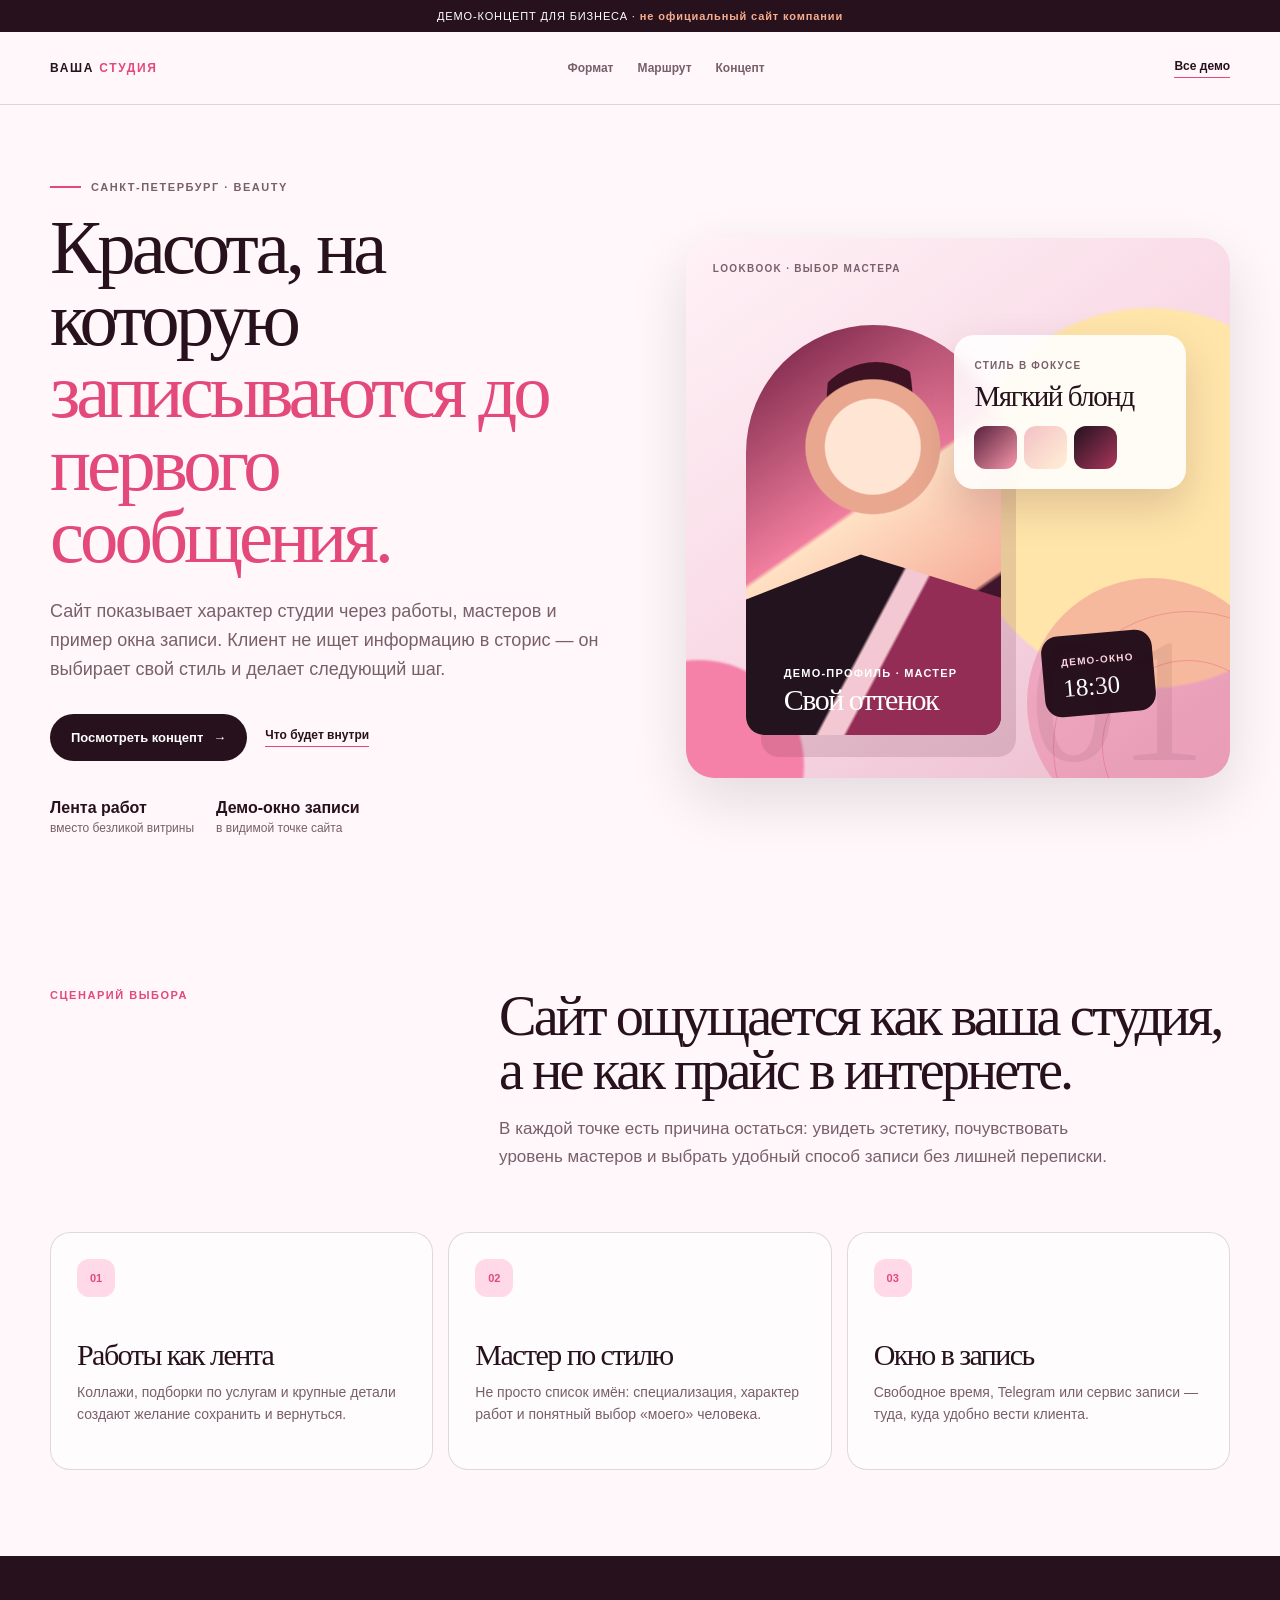
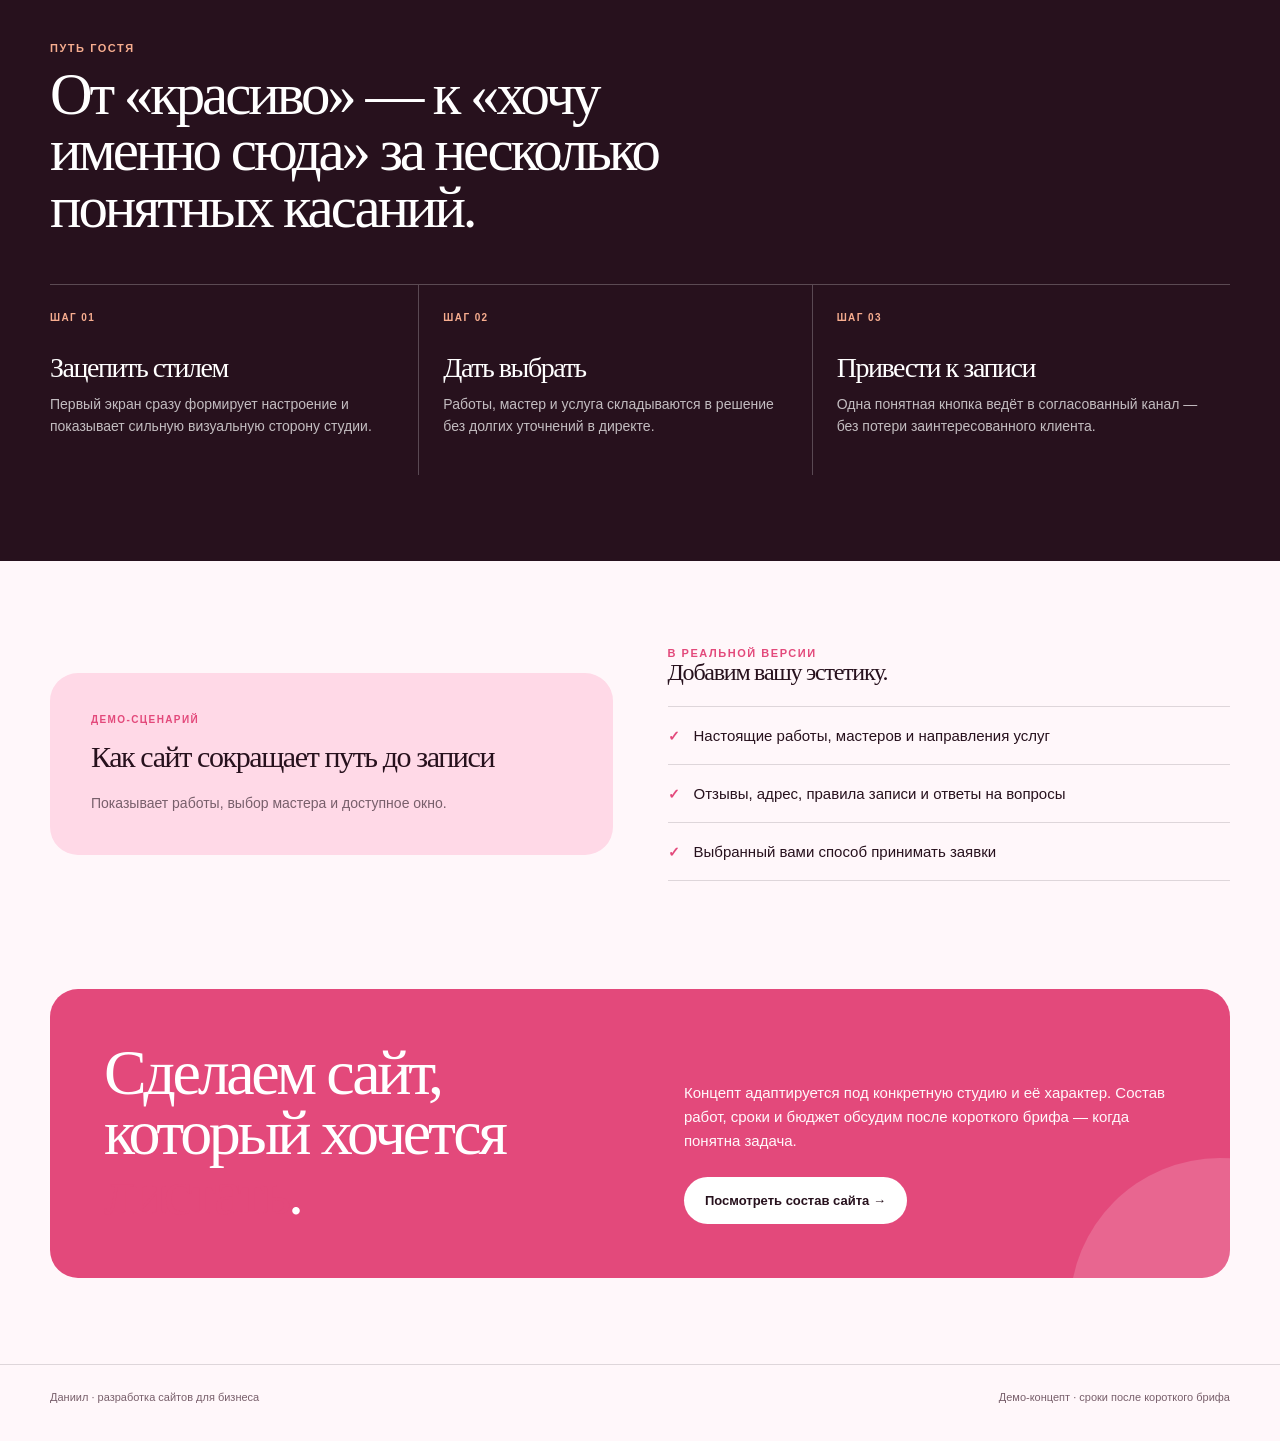
==== beauty/index.html @ 61763b4f "Publish Daniil site showcase" ====
<!doctype html>
<html lang="ru">
<head>
  <meta charset="utf-8">
  <meta name="viewport" content="width=device-width,initial-scale=1">
  <meta name="description" content="Демо-концепт сайта для салона красоты">
  <title>Демо · салон красоты</title>
  <link rel="stylesheet" href="../template.css">
</head>
<body class="beauty" data-motion-scope="beauty">
  <div class="demo-note">ДЕМО-КОНЦЕПТ ДЛЯ БИЗНЕСА · <b>не официальный сайт компании</b></div>
  <header class="site-header">
    <div class="wrap">
      <div class="brand">ВАША <span>СТУДИЯ</span></div>
      <nav><a href="#services">Формат</a><a href="#route">Маршрут</a><a href="#brief">Концепт</a></nav>
      <a class="text-link" href="../">Все демо</a>
    </div>
  </header>
  <main>
    <div class="wrap">
      <section class="hero">
        <div data-reveal>
          <p class="eyebrow">САНКТ-ПЕТЕРБУРГ · BEAUTY</p>
          <h1>Красота, на которую<br><em>записываются до первого сообщения.</em></h1>
          <p class="lead">Сайт показывает характер студии через работы, мастеров и пример окна записи. Клиент не ищет информацию в сторис — он выбирает свой стиль и делает следующий шаг.</p>
          <div class="actions"><a class="button" href="#brief">Посмотреть концепт <span>→</span></a><a class="text-link" href="#services">Что будет внутри</a></div>
          <div class="micro-proof"><span><b>Лента работ</b>вместо безликой витрины</span><span><b>Демо-окно записи</b>в видимой точке сайта</span></div>
        </div>
        <div class="hero-stage beauty-stage" aria-label="Редакционный концепт сайта студии красоты" data-reveal>
          <span class="scene-label">LOOKBOOK · ВЫБОР МАСТЕРА</span>
          <div class="pulse-signal pulse-signal--beauty" aria-hidden="true"><i></i></div>
          <div class="beauty-portrait"></div>
          <div class="beauty-caption">ДЕМО-ПРОФИЛЬ · МАСТЕР<b>Свой оттенок</b></div>
          <div class="lookbook-card"><span>СТИЛЬ В ФОКУСЕ</span><b>Мягкий блонд</b><div class="lookbook-swatches"><i></i><i></i><i></i></div></div>
          <div class="slot-card"><span>ДЕМО-ОКНО</span><b>18:30</b></div>
          <div class="scene-number">01</div>
        </div>
      </section>
    </div>
    <section id="services">
      <div class="wrap">
        <div class="section-head" data-reveal>
          <div class="section-label">СЦЕНАРИЙ ВЫБОРА</div>
          <div><h2>Сайт ощущается как ваша студия, а не как прайс в интернете.</h2><p class="section-copy">В каждой точке есть причина остаться: увидеть эстетику, почувствовать уровень мастеров и выбрать удобный способ записи без лишней переписки.</p></div>
        </div>
        <div class="feature-grid" data-reveal>
          <article class="feature"><div class="feature-mark">01</div><h3>Работы как лента</h3><p>Коллажи, подборки по услугам и крупные детали создают желание сохранить и вернуться.</p></article>
          <article class="feature"><div class="feature-mark">02</div><h3>Мастер по стилю</h3><p>Не просто список имён: специализация, характер работ и понятный выбор «моего» человека.</p></article>
          <article class="feature"><div class="feature-mark">03</div><h3>Окно в запись</h3><p>Свободное время, Telegram или сервис записи — туда, куда удобно вести клиента.</p></article>
        </div>
      </div>
    </section>
    <section id="route" class="dark-section">
      <div class="wrap" data-reveal>
        <div class="section-label">ПУТЬ ГОСТЯ</div>
        <h2>От «красиво» — к «хочу именно сюда» за несколько понятных касаний.</h2>
        <div class="process">
          <article><span>ШАГ 01</span><h3>Зацепить стилем</h3><p>Первый экран сразу формирует настроение и показывает сильную визуальную сторону студии.</p></article>
          <article><span>ШАГ 02</span><h3>Дать выбрать</h3><p>Работы, мастер и услуга складываются в решение без долгих уточнений в директе.</p></article>
          <article><span>ШАГ 03</span><h3>Привести к записи</h3><p>Одна понятная кнопка ведёт в согласованный канал — без потери заинтересованного клиента.</p></article>
        </div>
      </div>
    </section>
    <section>
      <div class="wrap pair" data-reveal>
        <div class="scenario-card"><small>ДЕМО-СЦЕНАРИЙ</small><h3>Как сайт сокращает путь до записи</h3><p>Показывает работы, выбор мастера и доступное окно.</p></div>
        <div><div class="section-label">В РЕАЛЬНОЙ ВЕРСИИ</div><h2>Добавим вашу эстетику.</h2><div class="checklist"><div><b>✓</b><span>Настоящие работы, мастеров и направления услуг</span></div><div><b>✓</b><span>Отзывы, адрес, правила записи и ответы на вопросы</span></div><div><b>✓</b><span>Выбранный вами способ принимать заявки</span></div></div></div>
      </div>
    </section>
    <section id="brief" class="cta">
      <div class="wrap"><div class="cta-box" data-reveal><h2>Сделаем сайт,<br>который хочется <em>листать</em>.</h2><div><p>Концепт адаптируется под конкретную студию и её характер. Состав работ, сроки и бюджет обсудим после короткого брифа — когда понятна задача.</p><div class="actions"><a class="button button-light" href="#brief">Посмотреть состав сайта →</a></div></div></div></div>
    </section>
  </main>
  <footer class="site-footer"><div class="wrap"><span>Даниил · разработка сайтов для бизнеса</span><span>Демо-концепт · сроки после короткого брифа</span></div></footer>
  <script defer src="../motion.js"></script>
</body>
</html>
---- template.css ----
:root{
  --ink:#151417;
  --muted:#69656d;
  --paper:#f5f3ef;
  --surface:#fffdfa;
  --panel:#e7e1da;
  --line:rgba(21,20,23,.14);
  --accent:#e05176;
  --accent-soft:#ffd3df;
  --accent-2:#f4bd62;
  --motion-ease:cubic-bezier(.22,1,.36,1);
  --motion-fast:240ms;
  --motion-enter:720ms;
  --radius:28px;
  --shadow:0 22px 60px rgba(28,18,24,.12);
}
*{box-sizing:border-box}
html{scroll-behavior:smooth}
body{margin:0;background:var(--paper);color:var(--ink);font-family:Arial,Helvetica,sans-serif}
body.beauty{--ink:#27111d;--muted:#785f6b;--paper:#fff7fa;--surface:#fffdfd;--panel:#f7d9e5;--accent:#e3497b;--accent-soft:#ffd9e7;--accent-2:#f7ad8f}
body.dental{--ink:#163738;--muted:#5d7575;--paper:#f4fbf9;--surface:#fdfffe;--panel:#dceeea;--accent:#198275;--accent-soft:#c7eee3;--accent-2:#f2cb72}
body.repair{--ink:#2a241f;--muted:#71675e;--paper:#faf7f1;--surface:#fffefa;--panel:#eee4d8;--accent:#c45736;--accent-soft:#f5d7ca;--accent-2:#d7b375}
body.education{--ink:#102f40;--muted:#58737f;--paper:#f1fbfb;--surface:#feffff;--panel:#d7eff0;--accent:#107a8c;--accent-soft:#c9ecea;--accent-2:#e8bb52}
html.js [data-reveal]{opacity:0;transform:translateY(20px);transition:opacity var(--motion-enter) var(--motion-ease),transform var(--motion-enter) var(--motion-ease)}
html.js [data-reveal].is-revealed,html.motion-reduced [data-reveal]{opacity:1;transform:none}
a{color:inherit}
a:focus-visible,.button:focus-visible{outline:3px solid var(--accent-2);outline-offset:4px}
.wrap{width:min(1180px,calc(100% - 40px));margin:auto}
.demo-note{padding:10px 16px;background:var(--ink);color:#fff;text-align:center;font-size:11px;letter-spacing:.08em}
.demo-note b{color:var(--accent-2)}
.site-header{position:sticky;top:0;z-index:20;border-bottom:1px solid var(--line);background:color-mix(in srgb,var(--paper) 92%,transparent);backdrop-filter:blur(15px)}
.site-header .wrap{height:72px;display:flex;align-items:center;justify-content:space-between;gap:22px}
.brand{font-size:12px;font-weight:900;letter-spacing:.14em}
.brand span{color:var(--accent)}
.site-header nav{display:flex;gap:24px}
.site-header nav a,.text-link{font-size:12px;font-weight:800;text-decoration:none}
.site-header nav a{color:var(--muted)}
.text-link{border-bottom:1px solid var(--accent);padding-bottom:4px}
.hero{display:grid;grid-template-columns:1.03fr .97fr;gap:58px;align-items:center;padding:76px 0 68px}
.eyebrow{display:flex;align-items:center;gap:10px;margin:0 0 19px;color:var(--muted);font-size:11px;letter-spacing:.14em;font-weight:900}
.eyebrow:before{content:"";width:31px;height:2px;background:var(--accent)}
h1,h2,h3,p{margin-top:0}
h1,h2,h3{font-family:Georgia,"Times New Roman",serif;font-weight:400;letter-spacing:-.052em}
h1{max-width:670px;font-size:clamp(48px,6vw,78px);line-height:.94;margin-bottom:24px}
h1 em,h2 em{font-style:normal;color:var(--accent)}
.lead{max-width:570px;margin-bottom:30px;font-size:18px;line-height:1.62;color:var(--muted)}
.actions{display:flex;align-items:center;gap:18px;flex-wrap:wrap}
.button{display:inline-flex;align-items:center;justify-content:center;gap:10px;padding:16px 21px;border:0;border-radius:999px;background:var(--ink);color:#fff;font-size:13px;font-weight:900;text-decoration:none;cursor:pointer;transition:transform .22s ease,box-shadow .22s ease,background .22s ease}
.button:hover{transform:translateY(-3px);box-shadow:0 14px 30px color-mix(in srgb,var(--accent) 35%,transparent);background:var(--accent)}
.button-light{background:#fff;color:var(--ink)}
.micro-proof{display:flex;gap:22px;flex-wrap:wrap;margin-top:38px;color:var(--muted);font-size:12px}
.micro-proof span{display:grid;gap:4px}
.micro-proof b{font-size:16px;color:var(--ink)}
.hero-stage{position:relative;min-height:540px;overflow:hidden;border-radius:var(--radius);background:var(--panel);box-shadow:var(--shadow);isolation:isolate}
.hero-stage:before,.hero-stage:after{content:"";position:absolute;pointer-events:none;border-radius:999px;filter:blur(1px);z-index:-1}
.hero-stage:before{width:380px;height:380px;right:-140px;top:-130px;background:var(--accent-soft)}
.hero-stage:after{width:210px;height:210px;left:-75px;bottom:-75px;background:var(--accent-2)}
.pulse-signal{position:absolute;inset:0;pointer-events:none;overflow:hidden;z-index:0}
.pulse-signal:before,.pulse-signal:after{content:"";position:absolute;border:1px solid color-mix(in srgb,var(--accent) 35%,transparent);border-radius:50%}
.pulse-signal:before{width:270px;height:270px;right:-95px;bottom:-105px;animation:pulse-orbit 16s linear infinite}
.pulse-signal:after{width:170px;height:170px;right:-44px;bottom:-54px;animation:pulse-breathe 4.8s var(--motion-ease) infinite}
@keyframes pulse-orbit{to{transform:rotate(360deg)}}
@keyframes pulse-breathe{0%,100%{opacity:.45;transform:scale(.9)}50%{opacity:1;transform:scale(1.08)}}

.pulse-signal--dental i{position:absolute;right:33%;bottom:19%;width:12px;height:12px;border-radius:50%;background:var(--accent);box-shadow:0 0 0 9px color-mix(in srgb,var(--accent) 16%,transparent);animation:pulse-orbit 9s linear infinite}
.pulse-signal--repair i{position:absolute;right:6%;bottom:17%;width:220px;height:120px;border-left:1px solid var(--accent);border-bottom:1px solid var(--accent);animation:blueprint-draw 3.8s var(--motion-ease) infinite}
.pulse-signal--beauty i{position:absolute;right:-47px;bottom:-50px;width:250px;height:250px;border-radius:50%;background:var(--accent);opacity:.28;animation:pulse-breathe 4.6s var(--motion-ease) infinite}
.pulse-signal--education i{position:absolute;right:9%;bottom:16%;width:142px;height:72px;border-radius:15px;background:var(--accent-soft);box-shadow:0 -34px 0 color-mix(in srgb,var(--accent-soft) 85%,white),0 -68px 0 color-mix(in srgb,var(--accent-soft) 60%,white);animation:module-lift 4.8s var(--motion-ease) infinite}
@keyframes blueprint-draw{0%,100%{clip-path:inset(0 100% 100% 0)}55%,80%{clip-path:inset(0)}}
@keyframes module-lift{0%,100%{transform:translateY(0)}50%{transform:translateY(-13px)}}
.scene-label{position:absolute;top:25px;left:27px;font-size:10px;font-weight:900;letter-spacing:.13em;color:var(--muted)}
.scene-number{position:absolute;right:24px;bottom:13px;font:clamp(104px,14vw,176px)/.72 Georgia,serif;color:color-mix(in srgb,var(--ink) 7%,transparent);user-select:none}
.scene-label,.scene-number,.beauty-portrait,.beauty-caption,.lookbook-card,.slot-card,.clinic-window,.doctor-card,.care-badge,.blueprint-grid,.project-sheet,.plan-note,.measure-chip,.lesson-board,.start-card,.quiz-badge{z-index:1}

/* Beauty: editorial portfolio + open slot */
.beauty-stage{background:linear-gradient(145deg,#fff2f7 0%,#f7d5e2 58%,#eabbcc 100%)}
.beauty-stage:before{background:#ffe5aa;right:-110px;top:70px}
.beauty-stage:after{background:#f581a8;left:-92px;bottom:-92px}
.beauty-portrait{position:absolute;left:11%;bottom:8%;width:47%;height:76%;overflow:hidden;border-radius:154px 154px 22px 22px;background:linear-gradient(145deg,#7a2648 5%,#f17e9e 44%,#ffe1c4 45%,#f6af9b 72%,#40142a 73%);box-shadow:15px 22px 0 rgba(84,24,49,.14);animation:float-up 6s ease-in-out infinite}
.beauty-portrait:before{content:"";position:absolute;left:20%;top:9%;width:62%;height:48%;border-radius:50% 50% 43% 43%;background:radial-gradient(circle at 48% 43%,#ffe6d4 0 34%,#e8a78e 35% 48%,transparent 49%),radial-gradient(ellipse at 46% 19%,#3d1222 0 35%,transparent 36%)}
.beauty-portrait:after{content:"";position:absolute;left:0;right:0;bottom:0;height:44%;background:linear-gradient(118deg,#23131e 0 47%,#f4c8d2 48% 55%,#932d55 56%);clip-path:polygon(0 25%,45% 0,100% 24%,100% 100%,0 100%)}
.beauty-caption{position:absolute;left:18%;bottom:12%;z-index:2;color:#fff;font-size:11px;letter-spacing:.11em;font-weight:900}
.beauty-caption b{display:block;margin-top:7px;font:30px/.9 Georgia,serif;letter-spacing:-.05em}
.lookbook-card{position:absolute;right:8%;top:18%;width:232px;padding:20px;border-radius:20px;background:rgba(255,255,255,.88);box-shadow:0 18px 42px rgba(71,20,43,.17);backdrop-filter:blur(8px);animation:float-down 7s ease-in-out infinite}
.lookbook-card span,.slot-card span{font-size:10px;letter-spacing:.12em;font-weight:900;color:var(--muted)}
.lookbook-card b{display:block;margin:10px 0 15px;font:29px/.95 Georgia,serif;letter-spacing:-.05em}
.lookbook-swatches{display:flex;gap:7px}
.lookbook-swatches i{display:block;width:43px;height:43px;border-radius:12px;background:linear-gradient(135deg,#58213c,#f697ab)}
.lookbook-swatches i:nth-child(2){background:linear-gradient(135deg,#f4c0c5,#fff0d6)}
.lookbook-swatches i:nth-child(3){background:linear-gradient(135deg,#22121f,#aa365a)}
.slot-card{position:absolute;right:14%;bottom:12%;padding:16px 19px;border-radius:17px;background:var(--ink);color:#fff;transform:rotate(-5deg)}
.slot-card span{color:#ffd6e2}
.slot-card b{display:block;margin-top:8px;font:25px/.9 Georgia,serif}

/* Dental: a calm first-visit route */
.dental-stage{background:linear-gradient(145deg,#f8fffc,#d7eee8 64%,#a7d7cf)}
.dental-stage:before{background:#b9f0df;right:-120px;top:-110px}
.dental-stage:after{background:#f3ce78;left:-95px;bottom:-95px}
.clinic-window{position:absolute;left:8%;top:15%;width:57%;height:69%;padding:27px;border:1px solid rgba(22,55,56,.13);border-radius:24px;background:rgba(255,255,255,.82);box-shadow:15px 21px 0 rgba(25,101,93,.12);backdrop-filter:blur(10px)}
.clinic-window:before{content:"";display:block;width:86px;height:8px;border-radius:99px;background:#d9ece6}
.clinic-window h3{margin:33px 0 19px;font-size:41px;line-height:.93}
.visit-steps{display:grid;gap:10px}
.visit-step{display:flex;align-items:center;gap:12px;padding:11px 0;border-top:1px solid rgba(22,55,56,.12);font-size:12px;color:var(--muted)}
.visit-step i{display:grid;place-items:center;flex:none;width:24px;height:24px;border-radius:50%;background:var(--accent-soft);color:var(--accent);font-style:normal;font-size:11px;font-weight:900}
.doctor-card{position:absolute;right:7%;top:13%;width:206px;padding:18px;border-radius:20px;background:var(--ink);color:#fff;box-shadow:0 18px 40px rgba(13,69,61,.18);animation:float-down 6s ease-in-out infinite}
.doctor-card small{color:#c5e9df;font-size:10px;letter-spacing:.1em;font-weight:900}
.doctor-card b{display:block;margin:9px 0 6px;font:26px/.95 Georgia,serif}
.doctor-card p{margin:0;color:#d0e4df;font-size:12px;line-height:1.4}
.care-badge{position:absolute;right:13%;bottom:14%;width:145px;padding:15px;border-radius:50%;aspect-ratio:1;background:#fff;color:var(--ink);display:grid;place-content:center;text-align:center;box-shadow:0 14px 32px rgba(22,55,56,.14);font-size:11px;line-height:1.25;font-weight:900;transform:rotate(11deg)}
.care-badge b{display:block;margin-top:3px;color:var(--accent);font:30px/.8 Georgia,serif}

/* Repair: architectural dashboard and material grid */
.repair-stage{background:linear-gradient(138deg,#f7f1e7,#e4d2bc 63%,#cdb49a)}
.repair-stage:before{background:#dfb18e;right:-130px;top:-125px}
.repair-stage:after{background:#b87251;left:-95px;bottom:-90px}
.blueprint-grid{position:absolute;inset:0;opacity:.45;background-image:linear-gradient(rgba(65,48,38,.13) 1px,transparent 1px),linear-gradient(90deg,rgba(65,48,38,.13) 1px,transparent 1px);background-size:32px 32px;mask-image:linear-gradient(to bottom,transparent,black 20%,black 80%,transparent)}
.project-sheet{position:absolute;left:9%;top:17%;width:58%;height:68%;padding:25px;border-radius:8px;background:#fffdf9;box-shadow:17px 23px 0 rgba(62,44,31,.14);transform:rotate(-2.5deg)}
.project-sheet:before{content:"";display:block;width:35px;height:35px;border:1px solid #d7cbc0;border-radius:50%;background:conic-gradient(#c45736 0 25%,#f3e4d4 25% 100%)}
.project-sheet>small{display:block;margin-top:15px;color:var(--accent);font-size:9px;letter-spacing:.11em;font-weight:900}
.project-sheet h3{margin:8px 0 20px;font-size:40px;line-height:.91}
.project-metrics{display:grid;grid-template-columns:repeat(3,1fr);gap:8px}
.project-metrics div{padding:11px 9px;background:#f4ede5;border-radius:8px}
.project-metrics span{display:block;font-size:9px;letter-spacing:.11em;font-weight:900;color:var(--muted)}
.project-metrics b{display:block;margin-top:8px;font:20px/.9 Georgia,serif}
.material-strip{display:flex;gap:8px;margin-top:17px}
.material-strip i{flex:1;height:42px;border-radius:5px;background:linear-gradient(135deg,#c7a788,#eddfce)}
.material-strip i:nth-child(2){background:repeating-linear-gradient(45deg,#2e2925 0 6px,#574a40 6px 8px)}
.material-strip i:nth-child(3){background:linear-gradient(135deg,#a36244,#efb78d)}
.plan-note{position:absolute;right:7%;top:16%;width:205px;padding:19px;border-radius:18px;background:var(--ink);color:#fff;animation:float-up 6.5s ease-in-out infinite}
.plan-note span{font-size:10px;letter-spacing:.1em;font-weight:900;color:#f5c890}
.plan-note b{display:block;margin:9px 0;font:26px/.93 Georgia,serif}
.plan-note p{margin:0;color:#d9d1c7;font-size:12px;line-height:1.4}
.measure-chip{position:absolute;right:12%;bottom:14%;padding:14px 16px;border-radius:16px;background:#fff;color:var(--ink);box-shadow:0 13px 30px rgba(62,44,31,.15);font-size:11px;font-weight:900}
.measure-chip b{color:var(--accent)}

/* Education: modular learning map */
.education-stage{background:linear-gradient(145deg,#edffff,#c9e7e6 60%,#a8d5d5)}
.education-stage:before{background:#e5bc5b;right:-115px;top:-115px}
.education-stage:after{background:#5fc2c5;left:-92px;bottom:-92px}
.lesson-board{position:absolute;left:9%;top:15%;width:59%;height:69%;padding:23px;border-radius:24px;background:#fff;box-shadow:16px 22px 0 rgba(16,75,82,.12)}
.lesson-board:before{content:"";display:block;width:34px;height:8px;border-radius:8px;background:#d8eded}
.lesson-board h3{margin:30px 0 15px;font-size:39px;line-height:.92}
.goal-tabs{display:flex;gap:7px;flex-wrap:wrap}
.goal-tabs span{padding:8px 10px;border-radius:99px;background:#e8f3f3;color:var(--muted);font-size:10px;font-weight:900}
.goal-tabs span:first-child{background:var(--accent);color:#fff}
.learning-path{display:grid;grid-template-columns:1fr 1fr;gap:10px;margin-top:18px}
.path-card{padding:12px;border-radius:12px;background:#eff8f7}
.path-card b{display:block;margin-bottom:5px;font:20px/.9 Georgia,serif}
.path-card small{font-size:10px;color:var(--muted)}
.path-card.accent{background:var(--accent);color:#fff}
.path-card.accent small{color:#d5fbfa}
.start-card{position:absolute;right:7%;top:15%;width:204px;padding:19px;border-radius:20px;background:var(--ink);color:#fff;animation:float-down 7.5s ease-in-out infinite}
.start-card span{font-size:10px;letter-spacing:.1em;font-weight:900;color:#aee8e4}
.start-card b{display:block;margin:10px 0;font:29px/.9 Georgia,serif}
.start-card p{margin:0;color:#cbe1e1;font-size:12px;line-height:1.42}
.quiz-badge{position:absolute;right:12%;bottom:14%;padding:17px;border-radius:16px;background:#fff;color:var(--ink);box-shadow:0 14px 32px rgba(16,75,82,.14);font-size:11px;line-height:1.25}
.quiz-badge b{display:block;margin-top:5px;color:var(--accent);font-size:13px}

section{padding:86px 0}
.section-head{display:grid;grid-template-columns:.72fr 1.28fr;gap:38px;align-items:start}
.section-label{font-size:11px;letter-spacing:.14em;font-weight:900;color:var(--accent)}
.section-head h2{margin:0 0 17px;font-size:clamp(36px,4.4vw,58px);line-height:.96}
.section-copy{max-width:635px;color:var(--muted);font-size:17px;line-height:1.65}
.feature-grid{display:grid;grid-template-columns:repeat(3,1fr);gap:15px;margin-top:44px}
.feature{min-height:238px;padding:26px;border:1px solid var(--line);border-radius:20px;background:rgba(255,255,255,.58);transition:transform .24s ease,box-shadow .24s ease,background .24s ease}
.feature:hover{transform:translateY(-6px) rotate(-.4deg);background:#fff;box-shadow:0 18px 38px rgba(27,23,26,.08)}
.feature-mark{display:grid;place-items:center;width:38px;height:38px;border-radius:12px;background:var(--accent-soft);color:var(--accent);font-size:11px;font-weight:900}
.feature h3{margin:43px 0 12px;font-size:30px;line-height:.98}
.feature p{margin:0;color:var(--muted);font-size:14px;line-height:1.58}
.dark-section{background:var(--ink);color:#fff}
.dark-section .section-label{color:var(--accent-2)}
.dark-section h2{max-width:680px;margin:13px 0 0;font-size:clamp(38px,4.6vw,60px);line-height:.96}
.process{display:grid;grid-template-columns:repeat(3,1fr);gap:0;margin-top:48px;border-top:1px solid rgba(255,255,255,.24)}
.process article{min-height:190px;padding:27px 25px 0 0;margin-right:24px;border-right:1px solid rgba(255,255,255,.24)}
.process article:last-child{border:0;margin:0}
.process span{display:block;margin-bottom:32px;color:var(--accent-2);font-size:10px;letter-spacing:.14em;font-weight:900}
.process h3{font-size:28px;line-height:.96;margin-bottom:12px}
.process p{margin:0;color:rgba(255,255,255,.72);font-size:14px;line-height:1.55}
.pair{display:grid;grid-template-columns:1fr 1fr;gap:55px;align-items:center}
.scenario-card{padding:41px;border-radius:var(--radius);background:var(--accent-soft)}
.scenario-card small{display:block;margin-bottom:15px;color:var(--accent);font-size:10px;line-height:1.2;letter-spacing:.14em;font-weight:900}
.scenario-card h3{margin:0 0 20px;font:30px/1.07 Georgia,serif;letter-spacing:-.047em}
.scenario-card p{margin:0;color:var(--muted);font-size:14px;line-height:1.55}
.checklist{display:grid;gap:0;border-top:1px solid var(--line)}
.checklist div{display:flex;gap:14px;align-items:baseline;padding:18px 0;border-bottom:1px solid var(--line)}
.checklist b{color:var(--accent);font-size:14px}
.checklist span{font-size:15px;line-height:1.4}
.cta{padding:22px 0 86px}
.cta-box{display:grid;grid-template-columns:1.05fr .95fr;gap:36px;align-items:end;padding:54px;border-radius:var(--radius);background:var(--accent);color:#fff;overflow:hidden;position:relative}
.cta-box:after{content:"";position:absolute;width:300px;height:300px;right:-140px;bottom:-180px;border-radius:50%;background:rgba(255,255,255,.16)}
.cta-box h2{position:relative;z-index:1;max-width:650px;margin:0;font-size:clamp(42px,5vw,68px);line-height:.94}
.cta-box p{position:relative;z-index:1;margin:0 0 23px;color:#fff8fb;font-size:15px;line-height:1.62}
.cta-box .actions{position:relative;z-index:1}
.site-footer{padding:26px 0 38px;border-top:1px solid var(--line);color:var(--muted);font-size:11px}
.site-footer .wrap{display:flex;justify-content:space-between;gap:20px;flex-wrap:wrap}
@keyframes float-up{0%,100%{transform:translateY(0)}50%{transform:translateY(-10px)}}
@keyframes float-down{0%,100%{transform:translateY(0) rotate(-1deg)}50%{transform:translateY(10px) rotate(1deg)}}
@media(max-width:860px){
  .site-header nav{display:none}
  .hero,.section-head,.pair,.cta-box{grid-template-columns:1fr;gap:30px}
  .hero{padding:52px 0 54px}
  .hero-stage{min-height:490px}
  .feature-grid,.process{grid-template-columns:1fr}
  .process article{min-height:auto;padding:23px 0;border-right:0;border-bottom:1px solid rgba(255,255,255,.24);margin:0}
  .process article:last-child{border-bottom:0}
}
@media(max-width:560px){
  .wrap{width:min(100% - 28px,1180px)}
  .demo-note{font-size:9px}
  .site-header .wrap{height:62px}
  h1{font-size:48px}
  .lead{font-size:16px}
  .hero-stage{min-height:400px}
  .scene-label{left:18px;top:18px;font-size:8px}
  .lookbook-card,.doctor-card,.plan-note,.start-card{right:4%;top:17%;width:172px;padding:14px}
  .beauty-portrait{left:7%;height:68%;width:56%}
  .clinic-window,.project-sheet,.lesson-board{left:6%;width:65%;height:65%;padding:18px}
  .clinic-window h3,.project-sheet h3,.lesson-board h3{font-size:30px;margin:22px 0 14px}
  .care-badge,.measure-chip,.quiz-badge{right:6%;bottom:9%}
  .feature-grid{margin-top:28px}
  .feature{min-height:200px}
  section{padding:58px 0}
  .cta{padding:12px 0 58px}
  .cta-box{padding:34px 26px}
}
@media(prefers-reduced-motion:reduce){
  *,*:before,*:after{animation-duration:.01ms!important;animation-iteration-count:1!important;scroll-behavior:auto!important}
  [data-reveal]{opacity:1!important;transform:none!important;transition:none!important}
  .pulse-signal,.pulse-signal:before,.pulse-signal:after,.pulse-signal i{animation:none!important}
}
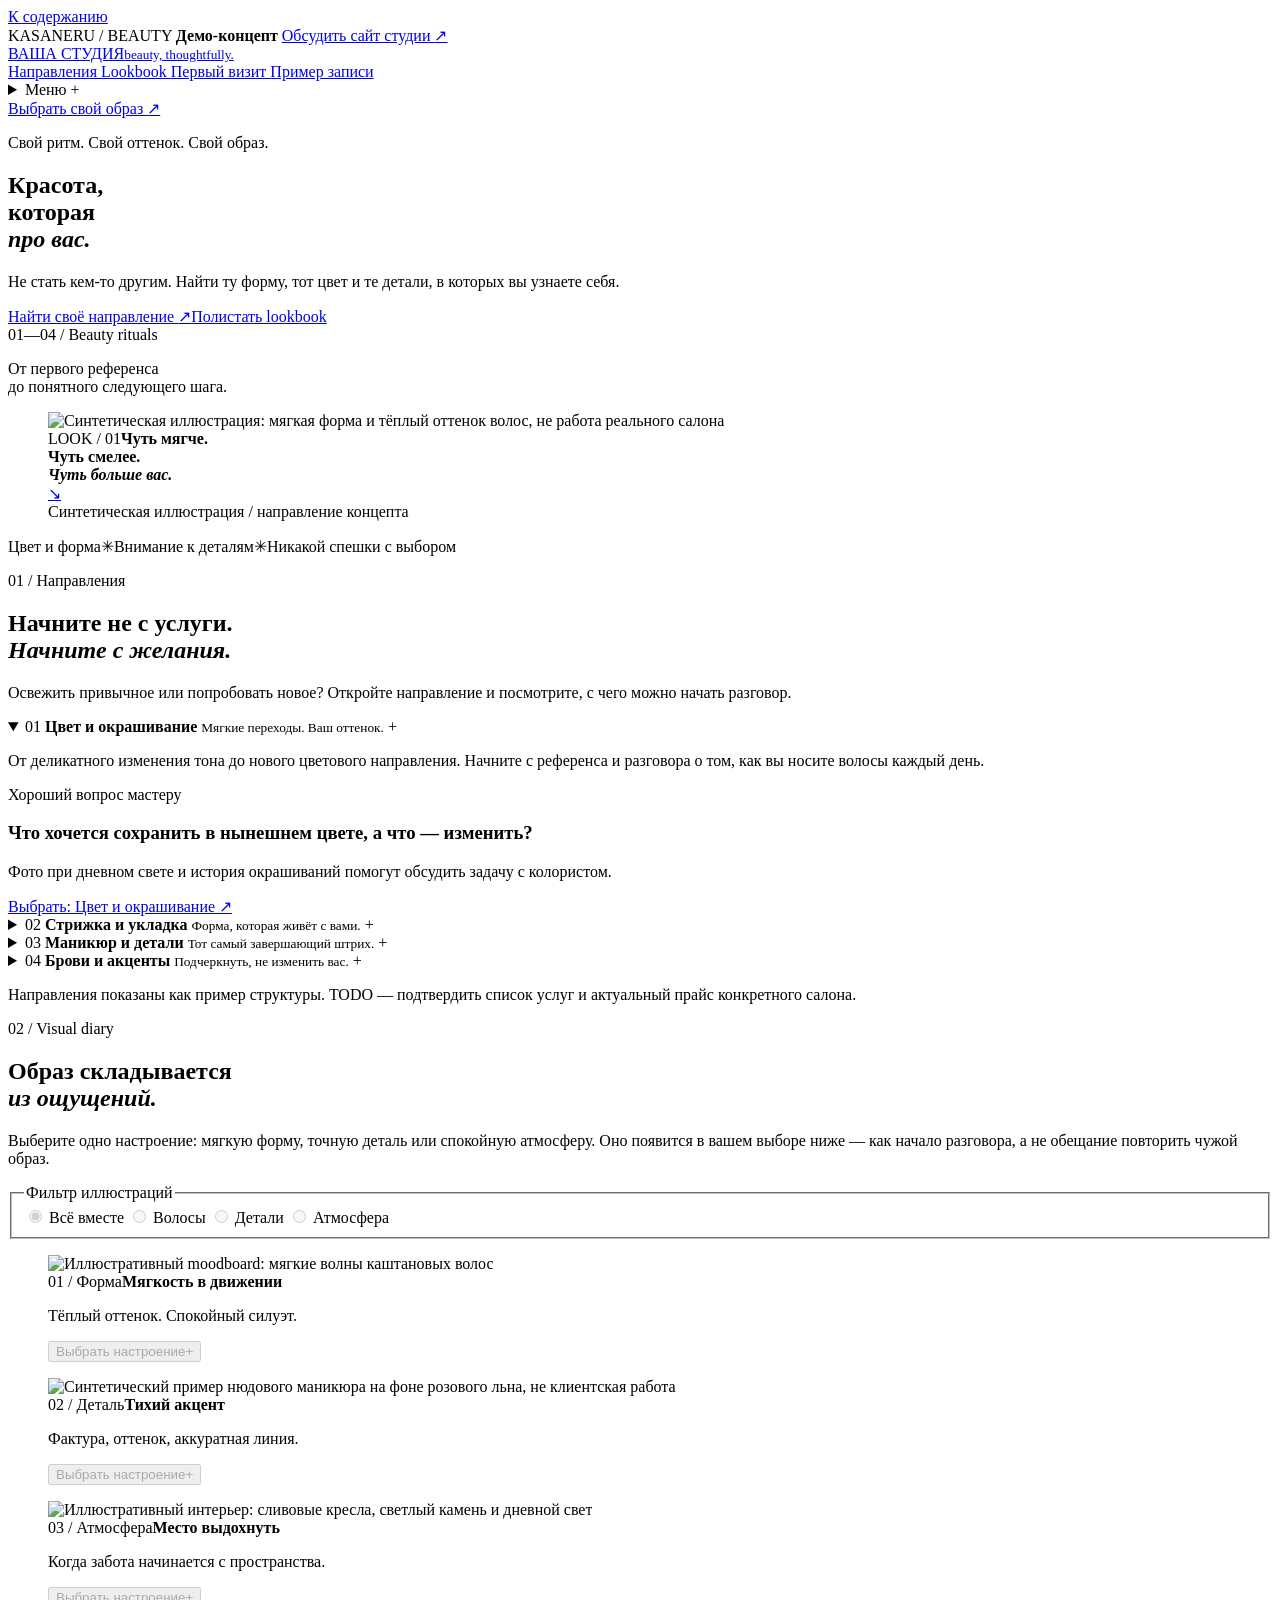
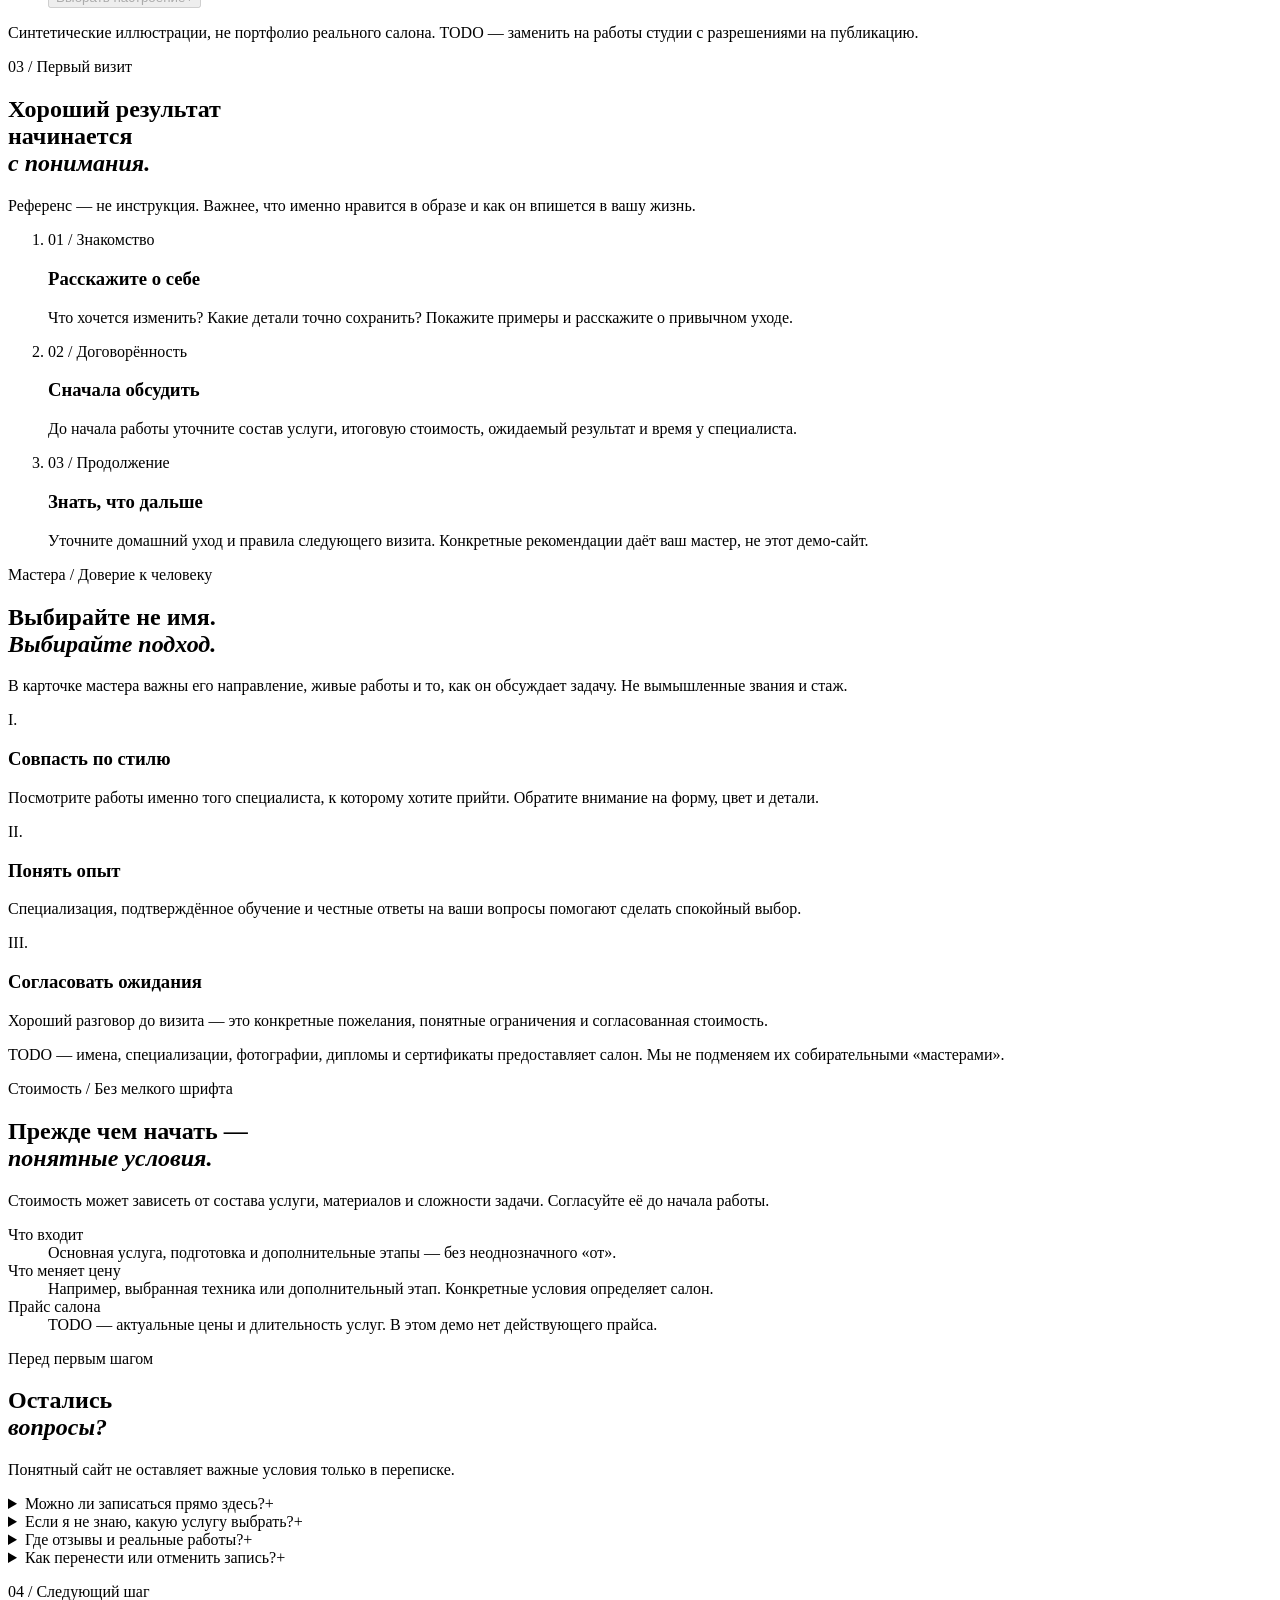
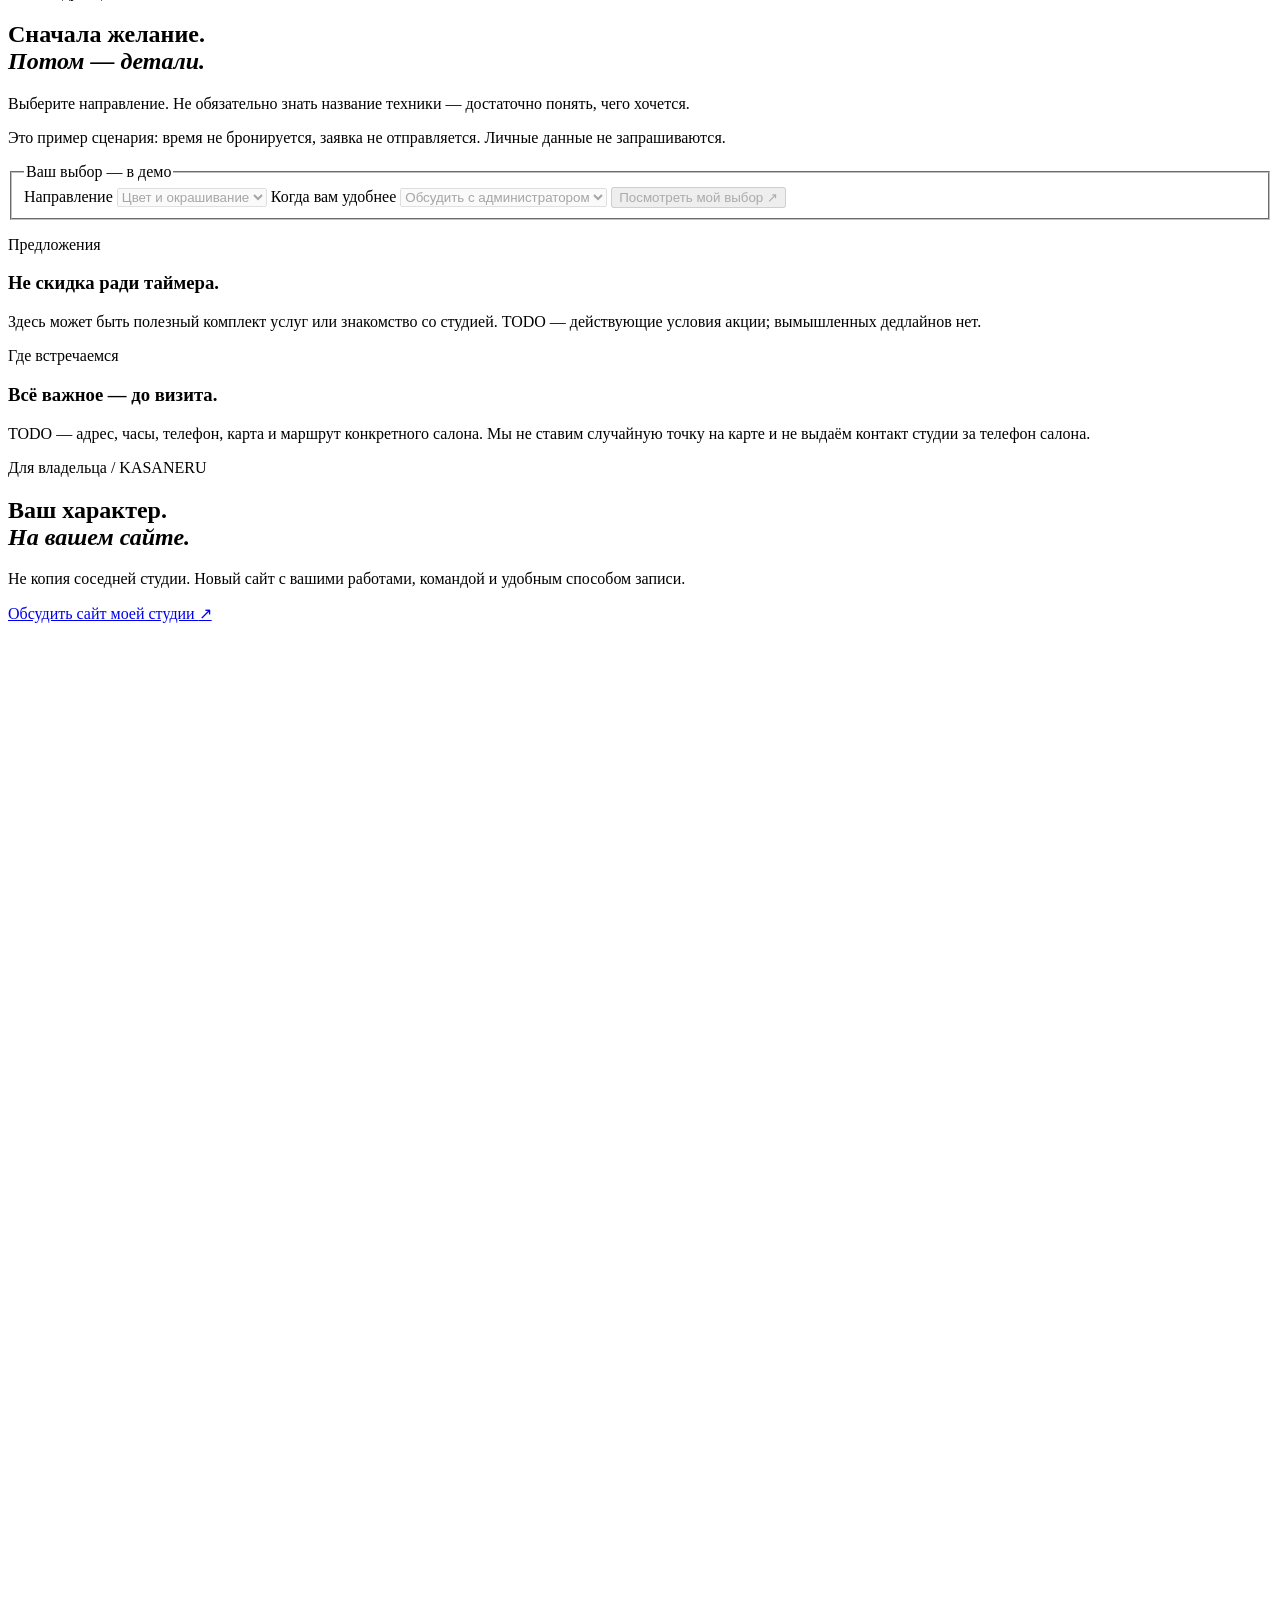
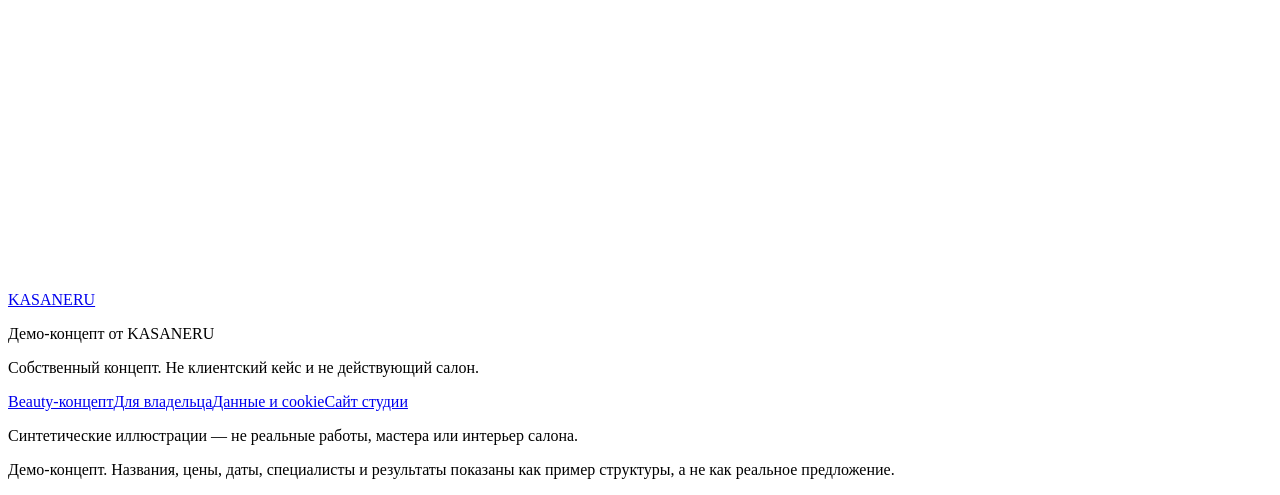
==== commit 2e733f4e: "feat(beauty): publish reviewed salon demo and owner flow" ====
--- a/beauty/index.html
+++ b/beauty/index.html
@@ -1,77 +1,149 @@
-<!doctype html>
-<html lang="ru">
-<head>
-  <meta charset="utf-8">
-  <meta name="viewport" content="width=device-width,initial-scale=1">
-  <meta name="description" content="Демо-концепт сайта для салона красоты">
-  <title>Демо · салон красоты</title>
-  <link rel="stylesheet" href="../template.css">
-</head>
-<body class="beauty" data-motion-scope="beauty">
-  <div class="demo-note">ДЕМО-КОНЦЕПТ ДЛЯ БИЗНЕСА · <b>не официальный сайт компании</b></div>
-  <header class="site-header">
-    <div class="wrap">
-      <div class="brand">ВАША <span>СТУДИЯ</span></div>
-      <nav><a href="#services">Формат</a><a href="#route">Маршрут</a><a href="#brief">Концепт</a></nav>
-      <a class="text-link" href="../">Все демо</a>
-    </div>
-  </header>
-  <main>
-    <div class="wrap">
-      <section class="hero">
-        <div data-reveal>
-          <p class="eyebrow">САНКТ-ПЕТЕРБУРГ · BEAUTY</p>
-          <h1>Красота, на которую<br><em>записываются до первого сообщения.</em></h1>
-          <p class="lead">Сайт показывает характер студии через работы, мастеров и пример окна записи. Клиент не ищет информацию в сторис — он выбирает свой стиль и делает следующий шаг.</p>
-          <div class="actions"><a class="button" href="#brief">Посмотреть концепт <span>→</span></a><a class="text-link" href="#services">Что будет внутри</a></div>
-          <div class="micro-proof"><span><b>Лента работ</b>вместо безликой витрины</span><span><b>Демо-окно записи</b>в видимой точке сайта</span></div>
-        </div>
-        <div class="hero-stage beauty-stage" aria-label="Редакционный концепт сайта студии красоты" data-reveal>
-          <span class="scene-label">LOOKBOOK · ВЫБОР МАСТЕРА</span>
-          <div class="pulse-signal pulse-signal--beauty" aria-hidden="true"><i></i></div>
-          <div class="beauty-portrait"></div>
-          <div class="beauty-caption">ДЕМО-ПРОФИЛЬ · МАСТЕР<b>Свой оттенок</b></div>
-          <div class="lookbook-card"><span>СТИЛЬ В ФОКУСЕ</span><b>Мягкий блонд</b><div class="lookbook-swatches"><i></i><i></i><i></i></div></div>
-          <div class="slot-card"><span>ДЕМО-ОКНО</span><b>18:30</b></div>
-          <div class="scene-number">01</div>
-        </div>
-      </section>
-    </div>
-    <section id="services">
-      <div class="wrap">
-        <div class="section-head" data-reveal>
-          <div class="section-label">СЦЕНАРИЙ ВЫБОРА</div>
-          <div><h2>Сайт ощущается как ваша студия, а не как прайс в интернете.</h2><p class="section-copy">В каждой точке есть причина остаться: увидеть эстетику, почувствовать уровень мастеров и выбрать удобный способ записи без лишней переписки.</p></div>
-        </div>
-        <div class="feature-grid" data-reveal>
-          <article class="feature"><div class="feature-mark">01</div><h3>Работы как лента</h3><p>Коллажи, подборки по услугам и крупные детали создают желание сохранить и вернуться.</p></article>
-          <article class="feature"><div class="feature-mark">02</div><h3>Мастер по стилю</h3><p>Не просто список имён: специализация, характер работ и понятный выбор «моего» человека.</p></article>
-          <article class="feature"><div class="feature-mark">03</div><h3>Окно в запись</h3><p>Свободное время, Telegram или сервис записи — туда, куда удобно вести клиента.</p></article>
-        </div>
-      </div>
-    </section>
-    <section id="route" class="dark-section">
-      <div class="wrap" data-reveal>
-        <div class="section-label">ПУТЬ ГОСТЯ</div>
-        <h2>От «красиво» — к «хочу именно сюда» за несколько понятных касаний.</h2>
-        <div class="process">
-          <article><span>ШАГ 01</span><h3>Зацепить стилем</h3><p>Первый экран сразу формирует настроение и показывает сильную визуальную сторону студии.</p></article>
-          <article><span>ШАГ 02</span><h3>Дать выбрать</h3><p>Работы, мастер и услуга складываются в решение без долгих уточнений в директе.</p></article>
-          <article><span>ШАГ 03</span><h3>Привести к записи</h3><p>Одна понятная кнопка ведёт в согласованный канал — без потери заинтересованного клиента.</p></article>
-        </div>
-      </div>
-    </section>
-    <section>
-      <div class="wrap pair" data-reveal>
-        <div class="scenario-card"><small>ДЕМО-СЦЕНАРИЙ</small><h3>Как сайт сокращает путь до записи</h3><p>Показывает работы, выбор мастера и доступное окно.</p></div>
-        <div><div class="section-label">В РЕАЛЬНОЙ ВЕРСИИ</div><h2>Добавим вашу эстетику.</h2><div class="checklist"><div><b>✓</b><span>Настоящие работы, мастеров и направления услуг</span></div><div><b>✓</b><span>Отзывы, адрес, правила записи и ответы на вопросы</span></div><div><b>✓</b><span>Выбранный вами способ принимать заявки</span></div></div></div>
-      </div>
-    </section>
-    <section id="brief" class="cta">
-      <div class="wrap"><div class="cta-box" data-reveal><h2>Сделаем сайт,<br>который хочется <em>листать</em>.</h2><div><p>Концепт адаптируется под конкретную студию и её характер. Состав работ, сроки и бюджет обсудим после короткого брифа — когда понятна задача.</p><div class="actions"><a class="button button-light" href="#brief">Посмотреть состав сайта →</a></div></div></div></div>
-    </section>
-  </main>
-  <footer class="site-footer"><div class="wrap"><span>Даниил · разработка сайтов для бизнеса</span><span>Демо-концепт · сроки после короткого брифа</span></div></footer>
-  <script defer src="../motion.js"></script>
-</body>
-</html>
+<!DOCTYPE html><html lang="ru" data-theme="beauty"> <head><meta charset="utf-8"><meta name="viewport" content="width=device-width, initial-scale=1, viewport-fit=cover"><style>
+      @view-transition {
+        navigation: auto;
+      }
+      @media (prefers-reduced-motion: reduce) {
+        @view-transition {
+          navigation: none;
+        }
+      }
+    </style><title>KASANERU — демо сайта бьюти-бизнеса</title><meta name="description" content="Редакционный демо-концепт beauty-студии: направления, lookbook, знакомство с подходом и понятный пример выбора услуги. Не действующий салон."><meta name="robots" content="noindex,follow"><link rel="canonical" href="https://mikimcy228-lab.github.io/daniil-sites-showcase/beauty/"><link rel="icon" type="image/svg+xml" href="/daniil-sites-showcase/favicon.svg"><meta property="og:type" content="website"><meta property="og:title" content="KASANERU — демо сайта бьюти-бизнеса"><meta property="og:description" content="Редакционный демо-концепт beauty-студии: направления, lookbook, знакомство с подходом и понятный пример выбора услуги. Не действующий салон."><meta property="og:url" content="https://mikimcy228-lab.github.io/daniil-sites-showcase/beauty/"><meta property="og:image" content="https://mikimcy228-lab.github.io/daniil-sites-showcase/_astro/editorial-space-v1.CGIwHuEw_1LLjbO.jpg"><meta property="og:image:width" content="1200"><meta property="og:image:height" content="630"><meta property="og:image:alt" content="Beauty-концепт KASANERU — иллюстративный интерьер, не реальный салон"><meta name="twitter:card" content="summary_large_image"><meta name="twitter:image" content="https://mikimcy228-lab.github.io/daniil-sites-showcase/_astro/editorial-space-v1.CGIwHuEw_1LLjbO.jpg"><script type="application/ld+json">{"@context":"https://schema.org","@type":"WebPage","name":"KASANERU — демо сайта бьюти-бизнеса","description":"Редакционный демо-концепт beauty-студии: направления, lookbook, знакомство с подходом и понятный пример выбора услуги. Не действующий салон.","url":"https://mikimcy228-lab.github.io/daniil-sites-showcase/beauty/","inLanguage":"ru","isPartOf":{"@type":"CreativeWork","name":"Демонстрационный beauty-концепт KASANERU","genre":"Website design concept"}}</script><link rel="stylesheet" href="/daniil-sites-showcase/_astro/reset.BVvJrjrV.css">
+<link rel="stylesheet" href="/daniil-sites-showcase/_astro/BeautyLayout.BO26i6gO.css">
+<link rel="stylesheet" href="/daniil-sites-showcase/_astro/interaction-motion._woX0lvz.css"></head> <body data-beauty-experience> <a class="beauty-skip" href="#content">К содержанию</a> <aside class="beauty-demo-bar" aria-label="О концепте"> <span>KASANERU / BEAUTY <b>Демо-концепт</b></span> <a href="/daniil-sites-showcase/beauty/for-business/">Обсудить сайт студии <span aria-hidden="true">↗</span></a> </aside> <header class="beauty-header"> <a class="beauty-wordmark" href="/daniil-sites-showcase/beauty/">ВАША <span>СТУДИЯ</span><small>beauty, thoughtfully.</small></a> <nav class="beauty-desktop-nav" aria-label="Разделы концепта"> <a href="/daniil-sites-showcase/beauty/#beauty-services"> Направления </a><a href="/daniil-sites-showcase/beauty/#beauty-lookbook"> Lookbook </a><a href="/daniil-sites-showcase/beauty/#beauty-visit"> Первый визит </a><a href="/daniil-sites-showcase/beauty/#beauty-booking"> Пример записи </a> </nav> <details class="beauty-menu" data-beauty-menu> <summary>Меню <span aria-hidden="true">+</span></summary> <nav aria-label="Мобильное меню"> <a href="/daniil-sites-showcase/beauty/#beauty-services"> Направления </a><a href="/daniil-sites-showcase/beauty/#beauty-lookbook"> Lookbook </a><a href="/daniil-sites-showcase/beauty/#beauty-visit"> Первый визит </a><a href="/daniil-sites-showcase/beauty/#beauty-booking"> Пример записи </a> <a href="/daniil-sites-showcase/beauty/for-business/">Сайт для вашего салона</a> </nav> </details> <a class="beauty-header-action" href="/daniil-sites-showcase/beauty/#beauty-booking">Выбрать свой образ <span aria-hidden="true">↗</span></a> </header> <main id="content"> <section class="beauty-hero beauty-container" aria-labelledby="beauty-title"> <div class="beauty-hero-copy"> <p class="beauty-eyebrow">Свой ритм. Свой оттенок. Свой образ.</p> <h1 id="beauty-title">Красота,<br>которая<br><em>про вас.</em></h1> <p class="beauty-lead">
+Не стать кем-то другим. Найти ту форму, тот цвет и те детали, в которых
+        вы узнаете себя.
+</p> <div class="beauty-actions"> <a class="beauty-button" href="#beauty-services">Найти своё направление <span aria-hidden="true">↗</span></a><a class="beauty-text-link" href="#beauty-lookbook">Полистать lookbook</a> </div> <div class="beauty-hero-index"> <span>01—04 / Beauty rituals</span><p>
+От первого референса<br>до понятного следующего шага.
+</p> </div> </div> <figure class="beauty-hero-visual"> <div class="beauty-portrait-frame"> <picture> <source srcset="/daniil-sites-showcase/_astro/editorial-hair-v1.njcB9Q-S_VSG4l.avif 360w, /daniil-sites-showcase/_astro/editorial-hair-v1.njcB9Q-S_14GkWv.avif 640w, /daniil-sites-showcase/_astro/editorial-hair-v1.njcB9Q-S_Z1VbfK6.avif 960w" type="image/avif" sizes="(max-width: 760px) calc(100vw - 40px), 46vw"><source srcset="/daniil-sites-showcase/_astro/editorial-hair-v1.njcB9Q-S_ZqWfM9.webp 360w, /daniil-sites-showcase/_astro/editorial-hair-v1.njcB9Q-S_Zj9ASY.webp 640w, /daniil-sites-showcase/_astro/editorial-hair-v1.njcB9Q-S_HcCV4.webp 960w" type="image/webp" sizes="(max-width: 760px) calc(100vw - 40px), 46vw">  <img src="/daniil-sites-showcase/_astro/editorial-hair-v1.njcB9Q-S_1LG3E6.webp" srcset="/daniil-sites-showcase/_astro/editorial-hair-v1.njcB9Q-S_ZqWfM9.webp 360w, /daniil-sites-showcase/_astro/editorial-hair-v1.njcB9Q-S_Zj9ASY.webp 640w, /daniil-sites-showcase/_astro/editorial-hair-v1.njcB9Q-S_HcCV4.webp 960w" alt="Синтетическая иллюстрация: мягкая форма и тёплый оттенок волос, не работа реального салона" sizes="(max-width: 760px) calc(100vw - 40px), 46vw" loading="eager" fetchpriority="high" decoding="async" data-astro-image="constrained" data-astro-image-fit="cover" data-astro-image-pos="center" width="1122" height="1402"> </picture> </div> <div class="beauty-look-note"> <span>LOOK / 01</span><strong>Чуть мягче.<br>Чуть смелее.<br><em>Чуть больше вас.</em></strong> </div> <a class="beauty-round-link" href="#beauty-lookbook" aria-label="Перейти к lookbook"><span aria-hidden="true">↘</span></a> <figcaption>Синтетическая иллюстрация / направление концепта</figcaption> </figure> </section> <div class="beauty-ribbon beauty-container" aria-label="Содержание опыта"> <span>Цвет и форма</span><span aria-hidden="true">✳</span><span>Внимание к деталям</span><span aria-hidden="true">✳</span><span>Никакой спешки с выбором</span> </div> <section class="beauty-section beauty-container" id="beauty-services" aria-labelledby="beauty-services-title"> <div class="beauty-section-head"> <div> <p class="beauty-eyebrow">01 / Направления</p><h2 id="beauty-services-title">
+Начните не с услуги.<br><em>Начните с желания.</em> </h2> </div><p>
+Освежить привычное или попробовать новое? Откройте направление и
+        посмотрите, с чего можно начать разговор.
+</p> </div> <div class="beauty-services"> <details class="beauty-service" open> <summary>  <span class="beauty-number">01</span> <span>  <strong>Цвет и окрашивание</strong> <small>Мягкие переходы. Ваш оттенок.</small>  </span> <span class="beauty-plus" aria-hidden="true">
++
+</span>  </summary> <div class="beauty-service-body">  <p>От деликатного изменения тона до нового цветового направления. Начните с референса и разговора о том, как вы носите волосы каждый день.</p> <div>  <p class="beauty-eyebrow">Хороший вопрос мастеру</p> <h3>Что хочется сохранить в нынешнем цвете, а что — изменить?</h3> <p>Фото при дневном свете и история окрашиваний помогут обсудить задачу с колористом.</p> <a class="beauty-text-link" href="#beauty-booking" data-beauty-service="color">
+Выбрать: Цвет и окрашивание <span aria-hidden="true">↗</span> </a>  </div>  </div> </details><details class="beauty-service"> <summary>  <span class="beauty-number">02</span> <span>  <strong>Стрижка и укладка</strong> <small>Форма, которая живёт с вами.</small>  </span> <span class="beauty-plus" aria-hidden="true">
++
+</span>  </summary> <div class="beauty-service-body">  <p>Не только силуэт в зеркале, но и то, как он будет выглядеть без салонной укладки. Обсудите длину, привычный ритм и время на уход.</p> <div>  <p class="beauty-eyebrow">Хороший вопрос мастеру</p> <h3>Сколько времени вы готовы уделять укладке дома?</h3> <p>Сохраните пару образов и отметьте, что именно вам в них нравится.</p> <a class="beauty-text-link" href="#beauty-booking" data-beauty-service="cut">
+Выбрать: Стрижка и укладка <span aria-hidden="true">↗</span> </a>  </div>  </div> </details><details class="beauty-service"> <summary>  <span class="beauty-number">03</span> <span>  <strong>Маникюр и детали</strong> <small>Тот самый завершающий штрих.</small>  </span> <span class="beauty-plus" aria-hidden="true">
++
+</span>  </summary> <div class="beauty-service-body">  <p>Форма, длина и покрытие — маленькие решения, из которых складывается общее ощущение образа. Можно начать с нейтрального оттенка или собственного референса.</p> <div>  <p class="beauty-eyebrow">Хороший вопрос мастеру</p> <h3>Нужен сдержанный повседневный вариант или особый акцент?</h3> <p>При обсуждении уточните состав услуги, снятие покрытия и правила ухода.</p> <a class="beauty-text-link" href="#beauty-booking" data-beauty-service="nails">
+Выбрать: Маникюр и детали <span aria-hidden="true">↗</span> </a>  </div>  </div> </details><details class="beauty-service"> <summary>  <span class="beauty-number">04</span> <span>  <strong>Брови и акценты</strong> <small>Подчеркнуть, не изменить вас.</small>  </span> <span class="beauty-plus" aria-hidden="true">
++
+</span>  </summary> <div class="beauty-service-body">  <p>Естественная форма и подходящий оттенок обсуждаются до начала работы. Важно договориться о том, какой интенсивности вы ждёте.</p> <div>  <p class="beauty-eyebrow">Хороший вопрос мастеру</p> <h3>Какой результат для вас выглядит естественно?</h3> <p>Уточните подготовку и ограничения непосредственно у специалиста салона.</p> <a class="beauty-text-link" href="#beauty-booking" data-beauty-service="brows">
+Выбрать: Брови и акценты <span aria-hidden="true">↗</span> </a>  </div>  </div> </details> </div> <p class="beauty-note">
+Направления показаны как пример структуры. TODO — подтвердить список услуг
+      и актуальный прайс конкретного салона.
+</p> </section> <section class="beauty-section beauty-lookbook-section" id="beauty-lookbook" aria-labelledby="beauty-lookbook-title"> <div class="beauty-container"> <div class="beauty-section-head"> <div> <p class="beauty-eyebrow">02 / Visual diary</p><h2 id="beauty-lookbook-title">
+Образ складывается<br><em>из ощущений.</em> </h2> </div><p>
+Выберите одно настроение: мягкую форму, точную деталь или спокойную
+          атмосферу. Оно появится в вашем выборе ниже — как начало разговора, а
+          не обещание повторить чужой образ.
+</p> </div> <fieldset class="beauty-filters" disabled data-beauty-filter> <legend>Фильтр иллюстраций</legend><label>  <input type="radio" name="lookbook" value="all" checked> <span>Всё вместе</span>  </label><label>  <input type="radio" name="lookbook" value="hair"> <span>Волосы</span>  </label><label>  <input type="radio" name="lookbook" value="detail"> <span>Детали</span>  </label><label>  <input type="radio" name="lookbook" value="space"> <span>Атмосфера</span>  </label> </fieldset> <p class="beauty-visually-hidden" role="status" data-lookbook-status></p> <div class="beauty-lookbook-grid"> <figure data-lookbook-kind="hair"> <picture> <source srcset="/daniil-sites-showcase/_astro/editorial-hair-v1.njcB9Q-S_VSG4l.avif 360w, /daniil-sites-showcase/_astro/editorial-hair-v1.njcB9Q-S_14GkWv.avif 640w" type="image/avif" sizes="(max-width: 760px) 90vw, 31vw"><source srcset="/daniil-sites-showcase/_astro/editorial-hair-v1.njcB9Q-S_ZqWfM9.webp 360w, /daniil-sites-showcase/_astro/editorial-hair-v1.njcB9Q-S_Zj9ASY.webp 640w" type="image/webp" sizes="(max-width: 760px) 90vw, 31vw">  <img src="/daniil-sites-showcase/_astro/editorial-hair-v1.njcB9Q-S_1LG3E6.webp" srcset="/daniil-sites-showcase/_astro/editorial-hair-v1.njcB9Q-S_ZqWfM9.webp 360w, /daniil-sites-showcase/_astro/editorial-hair-v1.njcB9Q-S_Zj9ASY.webp 640w" alt="Иллюстративный moodboard: мягкие волны каштановых волос" sizes="(max-width: 760px) 90vw, 31vw" loading="lazy" decoding="async" data-astro-image="constrained" data-astro-image-fit="cover" data-astro-image-pos="center" width="1122" height="1402"> </picture><figcaption> <span>01 / Форма</span><strong>Мягкость в движении</strong><p>
+Тёплый оттенок. Спокойный силуэт.
+</p> <button class="beauty-mood-button" type="button" data-lookbook-pick="hair" aria-pressed="false" aria-label="Выбрать настроение: Мягкость в движении" disabled><span data-mood-label>Выбрать настроение</span><span aria-hidden="true" data-mood-icon>+</span></button> </figcaption> </figure> <figure data-lookbook-kind="detail"> <picture> <source srcset="/daniil-sites-showcase/_astro/editorial-detail-v1.Db-yNl0n_1fq80w.avif 360w, /daniil-sites-showcase/_astro/editorial-detail-v1.Db-yNl0n_q4XzI.avif 640w" type="image/avif" sizes="(max-width: 760px) 90vw, 31vw"><source srcset="/daniil-sites-showcase/_astro/editorial-detail-v1.Db-yNl0n_1TnBkE.webp 360w, /daniil-sites-showcase/_astro/editorial-detail-v1.Db-yNl0n_152rTQ.webp 640w" type="image/webp" sizes="(max-width: 760px) 90vw, 31vw">  <img src="/daniil-sites-showcase/_astro/editorial-detail-v1.Db-yNl0n_23Fa9i.webp" srcset="/daniil-sites-showcase/_astro/editorial-detail-v1.Db-yNl0n_1TnBkE.webp 360w, /daniil-sites-showcase/_astro/editorial-detail-v1.Db-yNl0n_152rTQ.webp 640w" alt="Синтетический пример нюдового маникюра на фоне розового льна, не клиентская работа" sizes="(max-width: 760px) 90vw, 31vw" loading="lazy" decoding="async" data-astro-image="constrained" data-astro-image-fit="cover" data-astro-image-pos="center" width="1122" height="1402"> </picture><figcaption> <span>02 / Деталь</span><strong>Тихий акцент</strong><p>
+Фактура, оттенок, аккуратная линия.
+</p> <button class="beauty-mood-button" type="button" data-lookbook-pick="detail" aria-pressed="false" aria-label="Выбрать настроение: Тихий акцент" disabled><span data-mood-label>Выбрать настроение</span><span aria-hidden="true" data-mood-icon>+</span></button> </figcaption> </figure> <figure data-lookbook-kind="space"> <picture> <source srcset="/daniil-sites-showcase/_astro/editorial-space-v1.CGIwHuEw_20GqDT.avif 360w, /daniil-sites-showcase/_astro/editorial-space-v1.CGIwHuEw_cepat.avif 640w" type="image/avif" sizes="(max-width: 760px) 90vw, 31vw"><source srcset="/daniil-sites-showcase/_astro/editorial-space-v1.CGIwHuEw_Zq6NsR.webp 360w, /daniil-sites-showcase/_astro/editorial-space-v1.CGIwHuEw_Z2eyOWi.webp 640w" type="image/webp" sizes="(max-width: 760px) 90vw, 31vw">  <img src="/daniil-sites-showcase/_astro/editorial-space-v1.CGIwHuEw_Z2uWj6I.webp" srcset="/daniil-sites-showcase/_astro/editorial-space-v1.CGIwHuEw_Zq6NsR.webp 360w, /daniil-sites-showcase/_astro/editorial-space-v1.CGIwHuEw_Z2eyOWi.webp 640w" alt="Иллюстративный интерьер: сливовые кресла, светлый камень и дневной свет" sizes="(max-width: 760px) 90vw, 31vw" loading="lazy" decoding="async" data-astro-image="constrained" data-astro-image-fit="cover" data-astro-image-pos="center" width="1536" height="1024"> </picture><figcaption> <span>03 / Атмосфера</span><strong>Место выдохнуть</strong><p>
+Когда забота начинается с пространства.
+</p> <button class="beauty-mood-button" type="button" data-lookbook-pick="space" aria-pressed="false" aria-label="Выбрать настроение: Место выдохнуть" disabled><span data-mood-label>Выбрать настроение</span><span aria-hidden="true" data-mood-icon>+</span></button> </figcaption> </figure> </div> <div class="beauty-mood-selection" data-lookbook-summary hidden> <div> <span class="beauty-eyebrow">Ваш ориентир</span><p data-lookbook-selection>
+Можно продолжить без выбранного настроения.
+</p><span class="beauty-note">Только в этой вкладке. После обновления выбор сбросится.</span> </div> <div class="beauty-actions"> <a class="beauty-text-link" href="#beauty-booking" data-lookbook-continue>Перейти к моему выбору <span aria-hidden="true">↗</span></a><button type="button" class="beauty-text-button" data-lookbook-clear hidden>Сбросить настроение</button> </div> </div> <p class="beauty-visually-hidden" role="status" data-mood-status></p> <noscript><p class="beauty-note">
+Выбор настроения доступен с JavaScript. Все иллюстрации можно
+          посмотреть и без него.
+</p></noscript> <p class="beauty-note">
+Синтетические иллюстрации, не портфолио реального салона. TODO —
+        заменить на работы студии с разрешениями на публикацию.
+</p> </div> </section> <section class="beauty-section beauty-visit" id="beauty-visit" aria-labelledby="beauty-visit-title"> <div class="beauty-container beauty-split"> <div> <p class="beauty-eyebrow">03 / Первый визит</p><h2 id="beauty-visit-title">
+Хороший результат<br>начинается<br><em>с понимания.</em> </h2><p class="beauty-lead">
+Референс — не инструкция. Важнее, что именно нравится в образе и как
+          он впишется в вашу жизнь.
+</p> </div><ol class="beauty-steps"> <li> <span>01 / Знакомство</span><h3>Расскажите о себе</h3><p>
+Что хочется изменить? Какие детали точно сохранить? Покажите примеры
+            и расскажите о привычном уходе.
+</p> </li><li> <span>02 / Договорённость</span><h3>Сначала обсудить</h3><p>
+До начала работы уточните состав услуги, итоговую стоимость,
+            ожидаемый результат и время у специалиста.
+</p> </li><li> <span>03 / Продолжение</span><h3>Знать, что дальше</h3><p>
+Уточните домашний уход и правила следующего визита. Конкретные
+            рекомендации даёт ваш мастер, не этот демо-сайт.
+</p> </li> </ol> </div> </section> <section class="beauty-section beauty-container" id="beauty-team" aria-labelledby="beauty-team-title"> <div class="beauty-section-head"> <div> <p class="beauty-eyebrow">Мастера / Доверие к человеку</p><h2 id="beauty-team-title">
+Выбирайте не имя.<br><em>Выбирайте подход.</em> </h2> </div><p>
+В карточке мастера важны его направление, живые работы и то, как он
+        обсуждает задачу. Не вымышленные звания и стаж.
+</p> </div> <div class="beauty-editorial-grid"> <article> <span class="beauty-number">I.</span><h3>Совпасть по стилю</h3><p>
+Посмотрите работы именно того специалиста, к которому хотите прийти.
+          Обратите внимание на форму, цвет и детали.
+</p> </article><article> <span class="beauty-number">II.</span><h3>Понять опыт</h3><p>
+Специализация, подтверждённое обучение и честные ответы на ваши
+          вопросы помогают сделать спокойный выбор.
+</p> </article><article> <span class="beauty-number">III.</span><h3>Согласовать ожидания</h3><p>
+Хороший разговор до визита — это конкретные пожелания, понятные
+          ограничения и согласованная стоимость.
+</p> </article> </div> <p class="beauty-note">
+TODO — имена, специализации, фотографии, дипломы и сертификаты
+      предоставляет салон. Мы не подменяем их собирательными «мастерами».
+</p> </section> <section class="beauty-section beauty-price-section" id="beauty-prices" aria-labelledby="beauty-prices-title"> <div class="beauty-container beauty-split"> <div> <p class="beauty-eyebrow">Стоимость / Без мелкого шрифта</p><h2 id="beauty-prices-title">
+Прежде чем начать —<br><em>понятные условия.</em> </h2> </div><div> <p class="beauty-lead">
+Стоимость может зависеть от состава услуги, материалов и сложности
+          задачи. Согласуйте её до начала работы.
+</p><dl class="beauty-definition-list"> <div> <dt>Что входит</dt><dd>
+Основная услуга, подготовка и дополнительные этапы — без
+              неоднозначного «от».
+</dd> </div><div> <dt>Что меняет цену</dt><dd>
+Например, выбранная техника или дополнительный этап. Конкретные
+              условия определяет салон.
+</dd> </div><div> <dt>Прайс салона</dt><dd>
+TODO — актуальные цены и длительность услуг. В этом демо нет
+              действующего прайса.
+</dd> </div> </dl> </div> </div> </section> <section class="beauty-section beauty-container" aria-labelledby="beauty-questions-title"> <div class="beauty-section-head"> <div> <p class="beauty-eyebrow">Перед первым шагом</p><h2 id="beauty-questions-title">
+Остались<br><em>вопросы?</em> </h2> </div><p>Понятный сайт не оставляет важные условия только в переписке.</p> </div> <div class="beauty-faq"> <details> <summary>Можно ли записаться прямо здесь?<span aria-hidden="true">+</span></summary><p>
+Нет. Это демонстрация интерфейса. Ниже можно попробовать выбор услуги
+          без передачи имени и телефона. Для реального салона подключается
+          согласованный сервис записи.
+</p> </details> <details> <summary>Если я не знаю, какую услугу выбрать?<span aria-hidden="true">+</span></summary><p>
+Начните с желаемого результата и референса. Мастер поможет уточнить
+          подходящий вариант. В демо можно выбрать направление и посмотреть
+          итог.
+</p> </details> <details> <summary>Где отзывы и реальные работы?<span aria-hidden="true">+</span></summary><p>
+TODO — салон предоставляет проверенные отзывы со ссылкой на источник и
+          собственное портфолио. У этого концепта нет вымышленных клиентов,
+          рейтингов и «до/после».
+</p> </details> <details> <summary>Как перенести или отменить запись?<span aria-hidden="true">+</span></summary><p>
+TODO — правила отмены, переноса и предоплаты должны быть подтверждены
+          конкретным салоном до запуска реальной записи.
+</p> </details> </div> </section> <section class="beauty-section beauty-booking" id="beauty-booking" aria-labelledby="beauty-booking-title"> <div class="beauty-container beauty-split"> <div> <p class="beauty-eyebrow">04 / Следующий шаг</p> <h2 id="beauty-booking-title">
+Сначала желание.<br><em>Потом — детали.</em> </h2> <p class="beauty-lead">
+Выберите направление. Не обязательно знать название техники — достаточно
+        понять, чего хочется.
+</p> <p class="beauty-note">
+Это пример сценария: время не бронируется, заявка не отправляется.
+        Личные данные не запрашиваются.
+</p> </div> <div class="beauty-form-panel"> <form data-beauty-booking-form novalidate> <fieldset disabled data-beauty-fields> <legend>Ваш выбор — в демо</legend> <label for="beauty-service">Направление</label> <select id="beauty-service" name="service"><option value="color">Цвет и окрашивание</option><option value="cut">Стрижка и укладка</option><option value="nails">Маникюр и детали</option><option value="brows">Брови и акценты</option></select> <label for="beauty-time">Когда вам удобнее</label> <select id="beauty-time" name="time"><option>Обсудить с администратором</option><option>В первой половине дня</option><option>Во второй половине дня</option><option>Вечером</option></select> <button class="beauty-button" type="submit">Посмотреть мой выбор <span aria-hidden="true">↗</span></button> </fieldset> </form> <section data-beauty-booking-result hidden aria-labelledby="beauty-booking-result-title"> <p class="beauty-eyebrow">Ваш выбор / демо</p> <h3 id="beauty-booking-result-title" tabindex="-1">Начало уже есть.</h3> <p data-booking-choice></p> <p class="beauty-booking-mood" data-booking-mood hidden></p> <div class="beauty-booking-guide"> <p class="beauty-eyebrow">Для разговора с мастером</p> <h4>С чего начать</h4><p data-booking-preparation></p> <h4>Что спросить</h4><p data-booking-question></p> <p class="beauty-note">
+Стоимость, состав услуги и подходящее время нужно подтвердить в
+            салоне до визита.
+</p> </div> <p>
+В рабочем сайте этот шаг можно связать с действующим сервисом записи
+          салона. Здесь — только предварительный выбор, не запись.
+</p> <a class="beauty-text-link" href="#beauty-lookbook">Вернуться к настроению <span aria-hidden="true">↗</span></a> <button class="beauty-button beauty-button-secondary" type="button" data-beauty-booking-edit>Изменить выбор</button> </section> <noscript><p>
+Для интерактивного примера нужен JavaScript. Ниже можно перейти к
+          предложению студии; запись в салон здесь не принимается.
+</p></noscript> </div> </div> </section> <section class="beauty-section beauty-container beauty-extra-info" aria-label="Материалы для реального салона"> <article id="beauty-offers"> <p class="beauty-eyebrow">Предложения</p><h3>
+Не скидка ради таймера.
+</h3><p>
+Здесь может быть полезный комплект услуг или знакомство со студией. TODO
+        — действующие условия акции; вымышленных дедлайнов нет.
+</p> </article> <article id="beauty-contacts"> <p class="beauty-eyebrow">Где встречаемся</p><h3>
+Всё важное — до визита.
+</h3><p>
+TODO — адрес, часы, телефон, карта и маршрут конкретного салона. Мы не
+        ставим случайную точку на карте и не выдаём контакт студии за телефон
+        салона.
+</p> </article> </section> <section class="beauty-owner-bridge" aria-labelledby="beauty-owner-title"> <div class="beauty-container beauty-split"> <div> <p class="beauty-eyebrow">Для владельца / KASANERU</p><h2 id="beauty-owner-title">
+Ваш характер.<br><em>На вашем сайте.</em> </h2> </div><div> <p class="beauty-lead">
+Не копия соседней студии. Новый сайт с вашими работами, командой и
+          удобным способом записи.
+</p><a class="beauty-button beauty-button-light" href="/daniil-sites-showcase/beauty/for-business/">Обсудить сайт моей студии <span aria-hidden="true">↗</span></a> </div> </div> </section> </main> <footer class="beauty-footer"> <div class="beauty-container beauty-footer-grid"> <div> <a class="brand-lockup" href="/daniil-sites-showcase/" aria-label="KASANERU — на главную" data-brand-lockup="compact" data-brand-tone="mono"><svg class="brand-mark" style="--brand-mark-size:32px" viewBox="0 0 64 64" aria-hidden="true" focusable="false" data-brand-mark data-brand-variant="mono"> <g class="brand-mark__layer brand-mark__layer--back" data-brand-layer="back" data-final-x="4" data-final-y="-2" data-start-x="12"> <path d="M16 10V54 M21 32L49 10 M21 32L49 54"></path> </g> <g class="brand-mark__layer brand-mark__layer--middle" data-brand-layer="middle" data-final-x="2" data-final-y="1" data-start-x="-4"> <path d="M16 10V54 M21 32L49 10 M21 32L49 54"></path> </g> <g class="brand-mark__layer brand-mark__layer--front" data-brand-layer="front" data-final-x="0" data-final-y="0" data-start-x="4"> <path d="M16 10V54 M21 32L49 10 M21 32L49 54"></path> </g> </svg><span class="brand-lockup__copy"><span class="brand-lockup__name">KASANERU</span></span></a><p>Демо-концепт от KASANERU</p><p>
+Собственный концепт. Не клиентский кейс и не действующий салон.
+</p> </div> <nav aria-label="Страницы Beauty"> <a href="/daniil-sites-showcase/beauty/">Beauty-концепт</a><a href="/daniil-sites-showcase/beauty/for-business/">Для владельца</a><a href="/daniil-sites-showcase/beauty/privacy/">Данные и cookie</a><a href="/daniil-sites-showcase/">Сайт студии</a> </nav> <div> <p>
+Синтетические иллюстрации — не реальные работы, мастера или интерьер
+            салона.
+</p><aside class="demo-disclosure" aria-label="О демонстрационных данных"> <p>Демо-концепт. Названия, цены, даты, специалисты и результаты показаны как пример структуры, а не как реальное предложение.</p> </aside> </div> </div> </footer> <script type="module" src="/daniil-sites-showcase/_astro/BeautyLayout.astro_astro_type_script_index_0_lang.DajMkKaj.js"></script> </body> </html>
